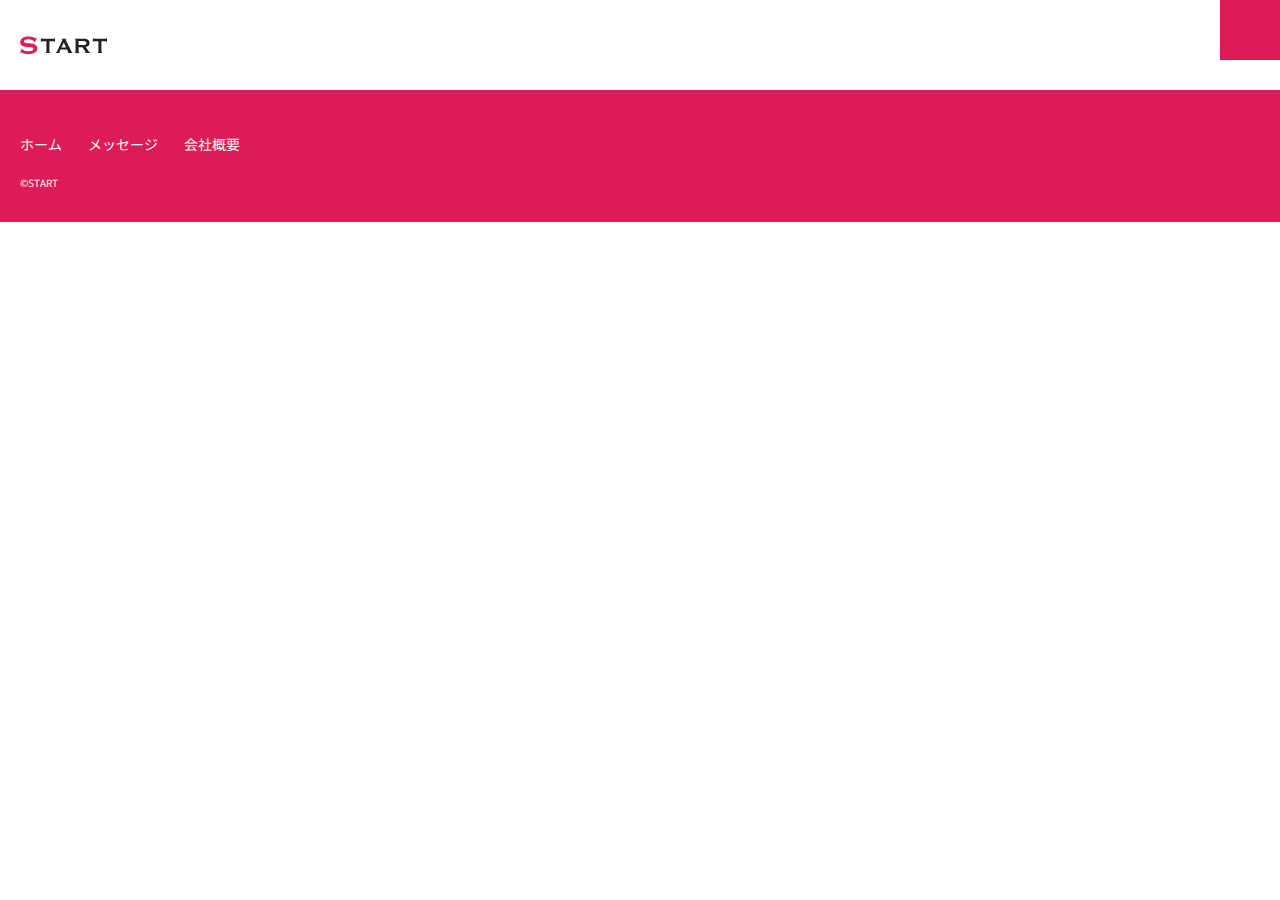
==== index.html @ 6072de8d "フッター完成" ====
<!DOCTYPE html>
<html lang="ja">
  <head>
    <meta charset="UTF-8" />
    <meta name="viewport" content="width=device-width, initial-scale=1.0" />
    <title>コーポレートサイト練習</title>
    <meta
      name="description"
      content="「仕事」をきっかけに人生の新しいスタートを！"
    />
    <meta name="format-detection" content="telephone=no" />
    <!-- favicon/webclipicon -->
    <link rel="shortcut icon" href="favicon.ico" />
    <!-- <link rel="apple-touch-icon" href="webclip.png" /> -->

    <!-- ogp -->
    <meta property="og:site_name" content="SUPPLE" />
    <meta property="og:url" content="" />
    <meta property="og:type" content="website" />
    <meta
      property="og:title"
      content="START - 「仕事」をきっかけに人生の新しいスタートを！ -"
    />
    <meta
      property="og:description"
      content="STARTは仕事の紹介を通して理想の人生を実現する手助けをしています。"
    />
    <meta property="og:image" content="URL(絶対パス)" />
    <meta property="og:locale" content="ja_JP" />
    <meta name="twitter:card" content="summary_large_image" />
    <meta
      name="twitter:description"
      content="STARTは仕事の紹介を通して理想の人生を実現する手助けをしています。"
    />
    <meta name="twitter:image:src" content="URL(絶対パス)" />

    <!-- Google fonts -->
    <link rel="preconnect" href="https://fonts.googleapis.com" />
    <link rel="preconnect" href="https://fonts.gstatic.com" crossorigin />
    <link
      href="https://fonts.googleapis.com/css2?family=Noto+Sans+JP:wght@100..900&family=Roboto:ital,wght@0,100;0,300;0,400;0,500;0,700;0,900;1,100;1,300;1,400;1,500;1,700;1,900&display=swap"
      rel="stylesheet"
    />
    <!-- CSS -->
    <link rel="stylesheet" href="css/style.css" />
    <!-- JS -->
    <script src="js/main.js" defer></script>
  </head>
  <body>
    <!-- ヘッダー -->
    <header class="header">
      <div class="header__inner">
        <h1 class="header__logo">
          <img
            src="/img/logo.svg"
            alt="サイトロゴ"
            width="107"
            height="21"
            decoding="async"
          />
        </h1>
        <div class="header__inner--menu"></div>
      </div>
    </header>
    <!-- ヘッダー -->
    <!-- キービジュアル -->
    <!-- キービジュアル -->
    <!-- ニュース -->
    <!-- ニュース -->
    <!-- サービス -->
    <!-- サービス -->
    <!-- フッター -->
    <footer class="footer">
      <div class="footer__inner">
        <ul class="footer__nav">
          <li class="footer__nav--item"><a href="">ホーム</a></li>
          <li class="footer__nav--item"><a href="">メッセージ</a></li>
          <li class="footer__nav--item"><a href="">会社概要</a></li>
        </ul>
        <p class="footer__copyright">&copy;START</p>
      </div>
    </footer>
    <!-- フッター -->
  </body>
</html>
---- css/style.css ----
/*!
global > color
------------------------------
*/
:root {
  --color-bg-primary: #dd1b57;
  --color-bg-secondary: #f5f5f5;
  --color-bg-white: #ffffff;
  --color-border-gray: #ededed;
  --color-font-primary: #dd1b57;
  --color-font-white: #ffffff;
  --color-font-base: #151515;
}

/*!
global > content-width
------------------------------
*/
:root {
  --width-content-s: 790px;
  --width-content: 1110px;
}

/*!
global > font
------------------------------
*/
:root {
  --font-family-base: "Noto Sans JP", sans-serif;
  --font-family-english: "Roboto", sans-serif;
}

/*!
foundation > base
------------------------------
*/
body {
  line-height: 1.8;
  font-size: 14px;
  color: var(--color-font-base);
  font-family: var(--font-family-base);
}
@media screen and (min-width: 768px) {
  body {
    font-size: 16px;
  }
}

/*!
foundation > reset
------------------------------
*/
html {
  color: #000;
  background: #fff;
}

body,
div,
dl,
dt,
dd,
ul,
ol,
li,
h1,
h2,
h3,
h4,
h5,
h6,
pre,
code,
form,
fieldset,
legend,
input,
textarea,
p,
blockquote,
th,
td {
  margin: 0;
  padding: 0;
}

table {
  border-collapse: collapse;
  border-spacing: 0;
  width: 100%;
}

fieldset,
img {
  border: 0;
}

address,
caption,
cite,
code,
dfn,
em,
strong,
th,
var {
  font-style: normal;
  font-weight: normal;
}

ol,
ul {
  list-style: none;
}

caption,
th {
  text-align: left;
}

h1,
h2,
h3,
h4,
h5,
h6 {
  font-size: 100%;
  font-weight: normal;
}

q:before,
q:after {
  content: "";
}

abbr,
acronym {
  border: 0;
  font-variant: normal;
}

sup {
  vertical-align: text-top;
}

sub {
  vertical-align: text-bottom;
}

input,
textarea,
select,
button {
  color: inherit;
  font-family: inherit;
  font-size: inherit;
  font-weight: inherit;
  line-height: inherit;
  *font-size: 100%;
  border-radius: 0;
  border: none;
  appearance: none;
  -webkit-appearance: none;
  background-color: inherit;
}

input,
textarea,
select {
  font-size: 16px;
}

textarea {
  resize: vertical;
  display: block;
}

button {
  padding: 0;
  cursor: pointer;
}

legend {
  color: #000;
}

main {
  display: block;
}

a {
  text-decoration: none;
  color: inherit;
}

img {
  width: 100%;
  height: auto;
  vertical-align: bottom;
}

svg {
  display: block;
}

* {
  -webkit-font-smoothing: antialiased;
  -moz-osx-font-smoothing: grayscale;
  box-sizing: border-box;
}

*::before,
*::after {
  box-sizing: border-box;
}

/*!
utility > utility
------------------------------
*/
/*!
component > article
------------------------------
*/
/*!
component > button
------------------------------
*/
/*!
component > kv
------------------------------
*/
/*!
component > title
------------------------------
*/
/*!
layout > container
------------------------------
*/
.l-container-l, .l-container, .l-container-s {
  width: 89.33%;
  margin: 0 auto;
}

.l-container-s {
  max-width: var(--width-content-s);
}

.l-container {
  max-width: var(--width-content);
}

.l-container-l {
  max-width: var(--width-content-l);
}

/*!
layout > footer
------------------------------
*/
.footer {
  background-color: var(--color-bg-primary);
  padding: 0 20px;
}

.footer__nav {
  display: flex;
  flex-wrap: wrap;
  padding-top: 42px;
  padding-bottom: 17px;
}

.footer__nav--item {
  margin-right: 26px;
}

.footer__nav--item:last-child {
  margin-right: 0;
}

.footer__nav {
  font-size: 12px;
  color: var(--color-font-white);
}
@media screen and (min-width: 768px) {
  .footer__nav {
    font-size: 14px;
  }
}

.footer__copyright {
  font-size: 10px;
  color: var(--color-font-white);
  padding-bottom: 30px;
}

/*!
layout > header
------------------------------
*/
.header {
  display: flex;
  flex-wrap: wrap;
  align-items: center;
  background-color: var(--color-bg-white);
  height: 60px;
  position: relative;
  width: 100%;
}
@media screen and (min-width: 768px) {
  .header {
    height: 90px;
  }
}

.header__logo {
  padding-left: 20px;
  width: 107px;
}
.header__logo img {
  display: block;
}

.header__inner--menu {
  position: absolute;
  background-color: var(--color-font-primary);
  height: 60px;
  width: 60px;
  top: 0;
  right: 0;
}

/*!
page > top > top-kv
------------------------------
*/
/*!
page > top > top-news
------------------------------
*/
/*!
page > top > top-service
------------------------------
*/
/*!
page > message > message
------------------------------
*/
/*!
page > company > news
------------------------------
*/
/*!
page > company > company
------------------------------
*//*# sourceMappingURL=style.css.map */
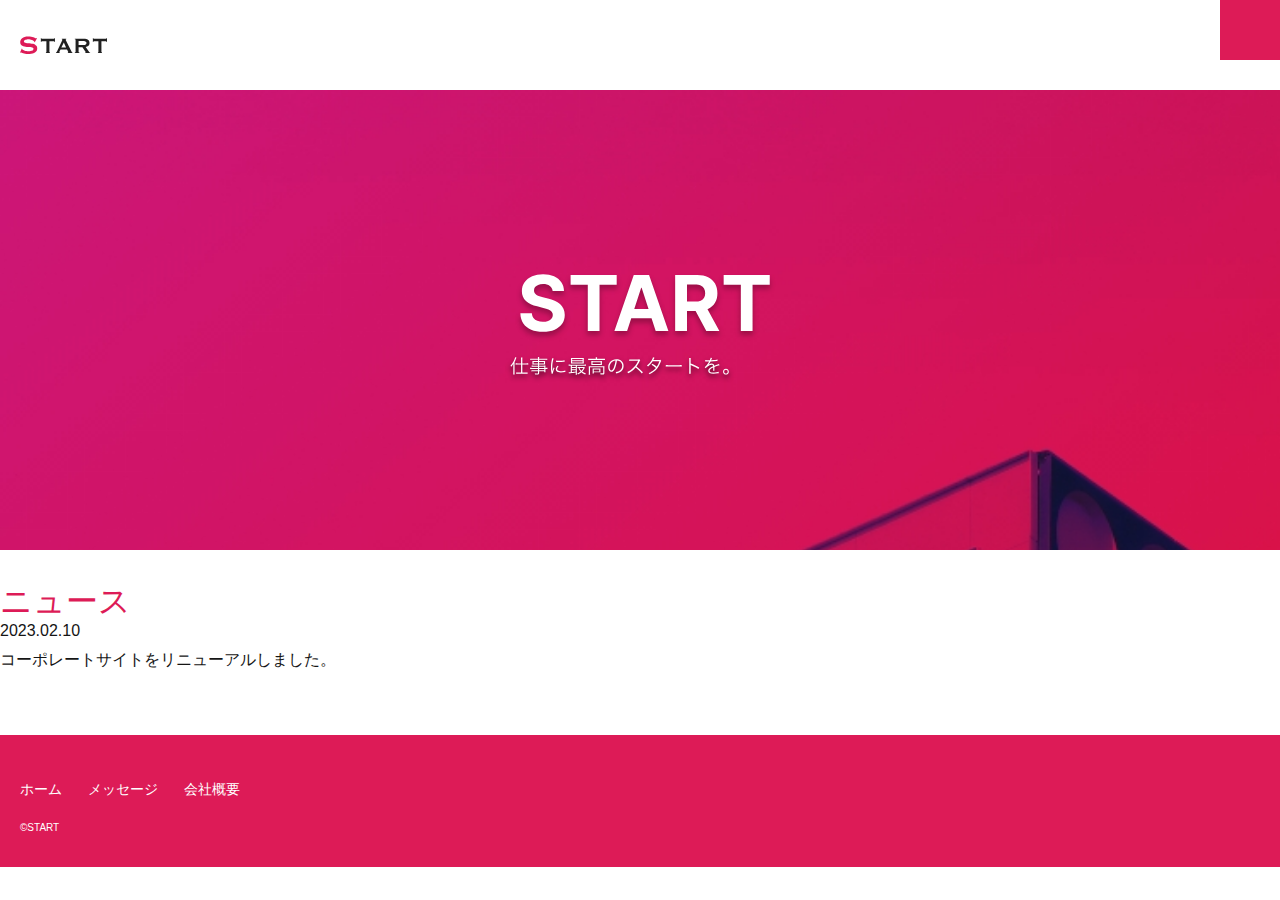
==== commit 7917cf40: "ニュース部分作成" ====
--- a/index.html
+++ b/index.html
@@ -38,7 +38,7 @@
     <link rel="preconnect" href="https://fonts.googleapis.com" />
     <link rel="preconnect" href="https://fonts.gstatic.com" crossorigin />
     <link
-      href="https://fonts.googleapis.com/css2?family=Noto+Sans+JP:wght@100..900&family=Roboto:ital,wght@0,100;0,300;0,400;0,500;0,700;0,900;1,100;1,300;1,400;1,500;1,700;1,900&display=swap"
+      href="https://fonts.googleapis.com/css2?family=Zen+Kaku+Gothic+Antique&display=swap"
       rel="stylesheet"
     />
     <!-- CSS -->
@@ -52,7 +52,7 @@
       <div class="header__inner">
         <h1 class="header__logo">
           <img
-            src="/img/logo.svg"
+            src="img/logo.svg"
             alt="サイトロゴ"
             width="107"
             height="21"
@@ -64,8 +64,29 @@
     </header>
     <!-- ヘッダー -->
     <!-- キービジュアル -->
+    <div class="top__kv">
+      <div class="top__kv--copy">
+        <img
+          class=""
+          src="/img/kv-copy.svg"
+          alt="キャッチコピー"
+          width="272"
+          height="179"
+          decoding="async"
+        />
+      </div>
+    </div>
     <!-- キービジュアル -->
     <!-- ニュース -->
+    <section class="top__news">
+      <h2 class="c-title--level2">ニュース</h2>
+      <div class="newe__list">
+        <div class="news__list--item">
+          <p class="news__date">2023.02.10</p>
+          <p class="news__text">コーポレートサイトをリニューアルしました。</p>
+        </div>
+      </div>
+    </section>
     <!-- ニュース -->
     <!-- サービス -->
     <!-- サービス -->
--- a/css/style.css
+++ b/css/style.css
@@ -234,6 +234,26 @@
 component > title
 ------------------------------
 */
+.c-title--level2 {
+  font-size: 32px;
+  letter-spacing: 0;
+  font-family: var(--font-family-en);
+  line-height: 1;
+  color: var(--color-font-primary);
+}
+.c-title--level2::before, .c-title--level2::after {
+  content: "";
+  display: block;
+  width: 0;
+  height: 0;
+}
+.c-title--level2::before {
+  margin-top: calc((1 - 1) * 0.5em);
+}
+.c-title--level2::after {
+  margin-bottom: calc((1 - 1) * 0.5em);
+}
+
 /*!
 layout > container
 ------------------------------
@@ -335,10 +355,30 @@
 page > top > top-kv
 ------------------------------
 */
+.top__kv {
+  height: 460px;
+  background-image: url("/img/sp_mv.jpg");
+  background-repeat: no-repeat;
+  background-size: cover;
+  position: relative;
+}
+
+.top__kv--copy {
+  width: 272px;
+  position: absolute;
+  top: 50%;
+  left: 50%;
+  transform: translate(-50%, -50%);
+}
+
 /*!
 page > top > top-news
 ------------------------------
 */
+.top__news {
+  padding: 35px 0 60px;
+}
+
 /*!
 page > top > top-service
 ------------------------------
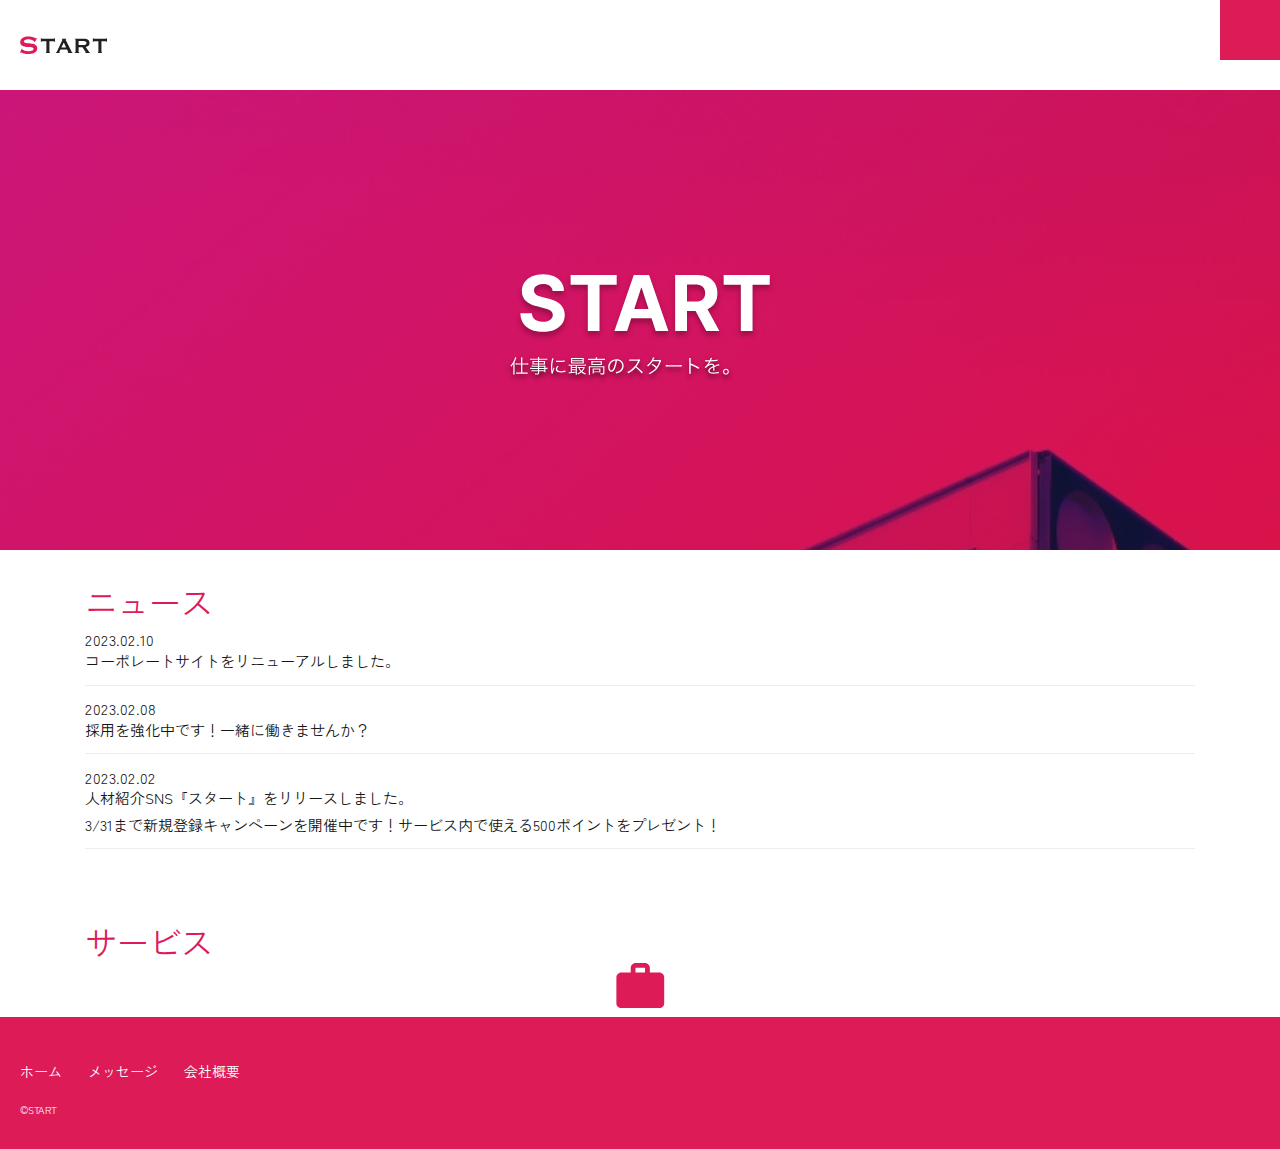
==== commit 0315ac41: "サービス追加" ====
--- a/index.html
+++ b/index.html
@@ -77,20 +77,51 @@
       </div>
     </div>
     <!-- キービジュアル -->
-    <!-- ニュース -->
-    <section class="top__news">
-      <h2 class="c-title--level2">ニュース</h2>
-      <div class="newe__list">
-        <div class="news__list--item">
-          <p class="news__date">2023.02.10</p>
-          <p class="news__text">コーポレートサイトをリニューアルしました。</p>
+    <div class="l-container">
+      <!-- ニュース -->
+      <section class="top__news">
+        <h2 class="c-title--level2">ニュース</h2>
+        <div class="news__list">
+          <div class="news__list--item">
+            <p class="c-base-text news__date">2023.02.10</p>
+            <p class="c-base-text news__text">
+              コーポレートサイトをリニューアルしました。
+            </p>
+          </div>
+          <div class="news__list--item">
+            <p class="c-base-text news__date">2023.02.08</p>
+            <p class="c-base-text news__text">
+              採用を強化中です！一緒に働きませんか？
+            </p>
+          </div>
+          <div class="news__list--item">
+            <p class="c-base-text news__date">2023.02.02</p>
+            <p class="c-base-text news__text">
+              人材紹介SNS『スタート』をリリースしました。<br />3/31まで新規登録キャンペーンを開催中です！サービス内で使える500ポイントをプレゼント！
+            </p>
+          </div>
         </div>
-      </div>
-    </section>
-    <!-- ニュース -->
-    <!-- サービス -->
-    <!-- サービス -->
-    <!-- フッター -->
+      </section>
+      <!-- ニュース -->
+      <!-- サービス -->
+      <section class="top__service">
+        <h2 class="c-title--level2">サービス</h2>
+        <div class="service__list">
+          <div class="service__list--item">
+            <img
+              class="service__icon"
+              src="/img/service-icon-01.svg"
+              alt=""
+              width="60"
+              height="60"
+              decoding="async"
+            />
+          </div>
+        </div>
+      </section>
+      <!-- サービス -->
+      <!-- フッター -->
+    </div>
     <footer class="footer">
       <div class="footer__inner">
         <ul class="footer__nav">
--- a/css/style.css
+++ b/css/style.css
@@ -26,8 +26,7 @@
 ------------------------------
 */
 :root {
-  --font-family-base: "Noto Sans JP", sans-serif;
-  --font-family-english: "Roboto", sans-serif;
+  --font-family-base: "Zen Kaku Gothic Antique", sans-serif;
 }
 
 /*!
@@ -44,6 +43,24 @@
   body {
     font-size: 16px;
   }
+}
+
+.c-base-text {
+  font-size: 15px;
+  line-height: 1.75;
+  font-family: var(--font-family-base);
+}
+.c-base-text::before, .c-base-text::after {
+  content: "";
+  display: block;
+  width: 0;
+  height: 0;
+}
+.c-base-text::before {
+  margin-top: calc((1 - 1.75) * 0.5em);
+}
+.c-base-text::after {
+  margin-bottom: calc((1 - 1.75) * 0.5em);
 }
 
 /*!
@@ -379,10 +396,33 @@
   padding: 35px 0 60px;
 }
 
+.news__list {
+  margin-top: 16px;
+}
+
+.news__list--item {
+  padding-bottom: 16px;
+  border-bottom: solid 1px #ededed;
+  margin-bottom: 16px;
+}
+
 /*!
 page > top > top-service
 ------------------------------
 */
+.service__list--item {
+  background-color: var(--color-bg-white);
+  border-radius: 20px;
+  display: flex;
+  flex-direction: column;
+  align-items: center;
+}
+
+.service__icon {
+  width: 60px;
+  height: 60px;
+}
+
 /*!
 page > message > message
 ------------------------------
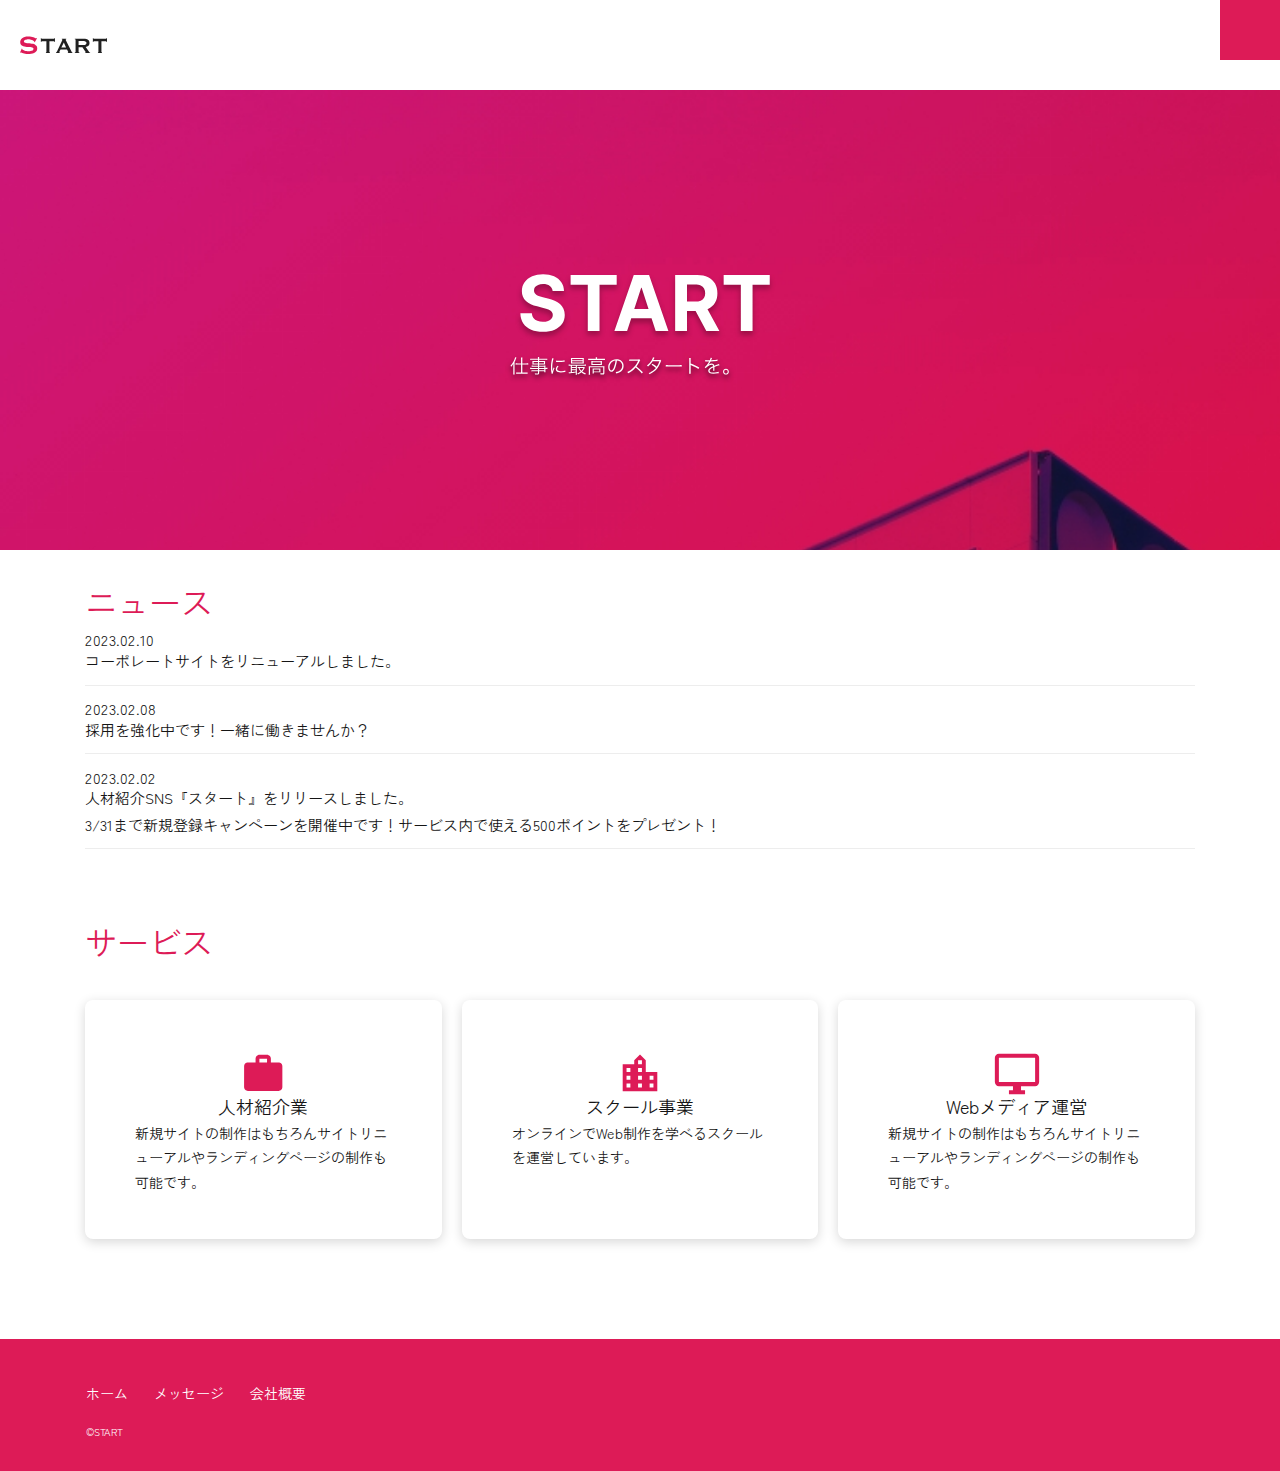
==== commit 2bb90de6: "topの内容を入れた" ====
--- a/index.html
+++ b/index.html
@@ -68,7 +68,7 @@
       <div class="top__kv--copy">
         <img
           class=""
-          src="/img/kv-copy.svg"
+          src="img/kv-copy.svg"
           alt="キャッチコピー"
           width="272"
           height="179"
@@ -77,9 +77,9 @@
       </div>
     </div>
     <!-- キービジュアル -->
-    <div class="l-container">
-      <!-- ニュース -->
-      <section class="top__news">
+    <!-- ニュース -->
+    <section class="top__news">
+      <div class="l-container">
         <h2 class="c-title--level2">ニュース</h2>
         <div class="news__list">
           <div class="news__list--item">
@@ -101,35 +101,73 @@
             </p>
           </div>
         </div>
-      </section>
-      <!-- ニュース -->
-      <!-- サービス -->
-      <section class="top__service">
+      </div>
+    </section>
+    <!-- ニュース -->
+    <!-- サービス -->
+    <section class="top__service">
+      <div class="l-container">
         <h2 class="c-title--level2">サービス</h2>
         <div class="service__list">
           <div class="service__list--item">
             <img
               class="service__icon"
-              src="/img/service-icon-01.svg"
-              alt=""
+              src="img/service-icon-01.svg"
+              alt="人材紹介業"
               width="60"
               height="60"
               decoding="async"
             />
+            <p class="c-base-text__large service__title">人材紹介業</p>
+            <p class="c-base-text__small">
+              新規サイトの制作はもちろんサイトリニューアルやランディングページの制作も可能です。
+            </p>
+          </div>
+          <div class="service__list--item">
+            <img
+              class="service__icon"
+              src="img/service-icon-02.svg"
+              alt="スクール事業"
+              width="60"
+              height="60"
+              decoding="async"
+            />
+            <p class="c-base-text__large service__title">スクール事業</p>
+            <p class="c-base-text__small">
+              オンラインでWeb制作を学べるスクールを運営しています。
+            </p>
+          </div>
+          <div class="service__list--item">
+            <img
+              class="service__icon"
+              src="img/service-icon-03.svg"
+              alt="Webメディア運営"
+              width="60"
+              height="60"
+              decoding="async"
+            />
+            <p class="c-base-text__large service__title">Webメディア運営</p>
+            <p class="c-base-text__small">
+              新規サイトの制作はもちろんサイトリニューアルやランディングページの制作も可能です。
+
+              <!-- 人事系メディアやWebデザイン関連のメディアなどを複数運営しています。 -->
+            </p>
           </div>
         </div>
-      </section>
-      <!-- サービス -->
-      <!-- フッター -->
-    </div>
+      </div>
+    </section>
+    <!-- サービス -->
+    <!-- フッター -->
     <footer class="footer">
-      <div class="footer__inner">
-        <ul class="footer__nav">
-          <li class="footer__nav--item"><a href="">ホーム</a></li>
-          <li class="footer__nav--item"><a href="">メッセージ</a></li>
-          <li class="footer__nav--item"><a href="">会社概要</a></li>
-        </ul>
-        <p class="footer__copyright">&copy;START</p>
+      <div class="l-container">
+        <div class="footer__inner">
+          <ul class="footer__nav">
+            <li class="footer__nav--item"><a href="">ホーム</a></li>
+            <li class="footer__nav--item"><a href="">メッセージ</a></li>
+            <li class="footer__nav--item"><a href="">会社概要</a></li>
+          </ul>
+          <p class="footer__copyright">&copy;START</p>
+        </div>
       </div>
     </footer>
     <!-- フッター -->
--- a/css/style.css
+++ b/css/style.css
@@ -60,6 +60,47 @@
   margin-top: calc((1 - 1.75) * 0.5em);
 }
 .c-base-text::after {
+  margin-bottom: calc((1 - 1.75) * 0.5em);
+}
+
+.c-base-text__large {
+  font-size: 16px;
+  line-height: 1.75;
+  font-family: var(--font-family-base);
+}
+.c-base-text__large::before, .c-base-text__large::after {
+  content: "";
+  display: block;
+  width: 0;
+  height: 0;
+}
+.c-base-text__large::before {
+  margin-top: calc((1 - 1.75) * 0.5em);
+}
+.c-base-text__large::after {
+  margin-bottom: calc((1 - 1.75) * 0.5em);
+}
+@media screen and (min-width: 768px) {
+  .c-base-text__large {
+    font-size: 18px;
+  }
+}
+
+.c-base-text__small {
+  font-size: 14px;
+  line-height: 1.75;
+  font-family: var(--font-family-base);
+}
+.c-base-text__small::before, .c-base-text__small::after {
+  content: "";
+  display: block;
+  width: 0;
+  height: 0;
+}
+.c-base-text__small::before {
+  margin-top: calc((1 - 1.75) * 0.5em);
+}
+.c-base-text__small::after {
   margin-bottom: calc((1 - 1.75) * 0.5em);
 }
 
@@ -374,7 +415,7 @@
 */
 .top__kv {
   height: 460px;
-  background-image: url("/img/sp_mv.jpg");
+  background-image: url("https://928sekine.github.io/corporate-site-practice/img/sp_mv.jpg");
   background-repeat: no-repeat;
   background-size: cover;
   position: relative;
@@ -410,18 +451,59 @@
 page > top > top-service
 ------------------------------
 */
+.service__list {
+  margin: 14px 0 60px 0;
+}
+@media screen and (min-width: 768px) {
+  .service__list {
+    display: flex;
+    flex-wrap: wrap;
+    gap: 20px;
+    margin: 43px 0 100px 0;
+  }
+}
+
 .service__list--item {
   background-color: var(--color-bg-white);
-  border-radius: 20px;
   display: flex;
   flex-direction: column;
   align-items: center;
+  box-shadow: 0px 3px 12px rgba(0, 0, 0, 0.16);
+  border-radius: 8px;
+  padding: 40px 30px;
+  margin-bottom: 20px;
+}
+@media screen and (min-width: 768px) {
+  .service__list--item {
+    flex: 1;
+    padding: 50px;
+    margin-bottom: 0;
+  }
+}
+
+.service__list--item:last-child {
+  margin-bottom: 0;
 }
 
 .service__icon {
   width: 60px;
   height: 60px;
 }
+@media screen and (min-width: 768px) {
+  .service__icon {
+    width: 48px;
+    height: 48px;
+  }
+}
+
+.service__title {
+  margin-bottom: 5px;
+}
+@media screen and (min-width: 768px) {
+  .service__title {
+    margin-bottom: 10px;
+  }
+}
 
 /*!
 page > message > message
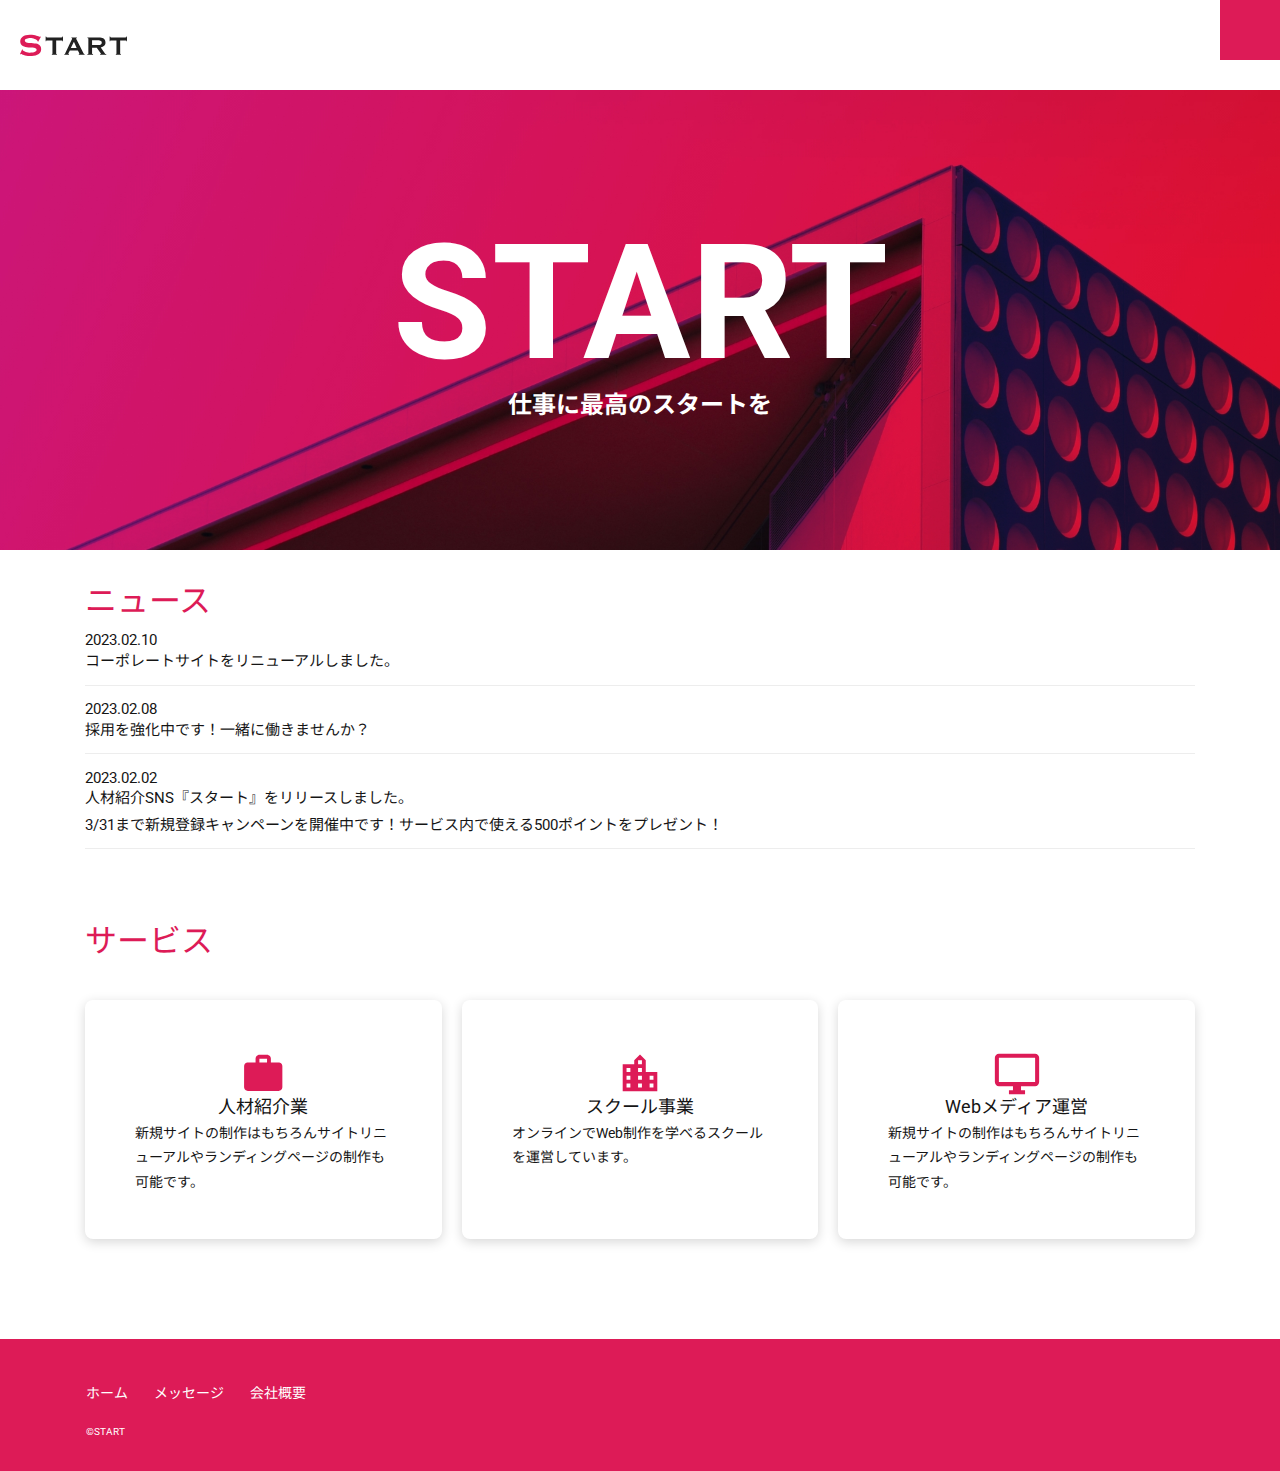
==== commit dc88801f: "編集中" ====
--- a/index.html
+++ b/index.html
@@ -34,11 +34,10 @@
     />
     <meta name="twitter:image:src" content="URL(絶対パス)" />
 
-    <!-- Google fonts -->
     <link rel="preconnect" href="https://fonts.googleapis.com" />
     <link rel="preconnect" href="https://fonts.gstatic.com" crossorigin />
     <link
-      href="https://fonts.googleapis.com/css2?family=Zen+Kaku+Gothic+Antique&display=swap"
+      href="https://fonts.googleapis.com/css2?family=Noto+Sans+JP:wght@100..900&family=Roboto:ital,wght@0,100;0,300;0,400;0,500;0,700;0,900;1,100;1,300;1,400;1,500;1,700;1,900&display=swap"
       rel="stylesheet"
     />
     <!-- CSS -->
@@ -66,14 +65,8 @@
     <!-- キービジュアル -->
     <div class="top__kv">
       <div class="top__kv--copy">
-        <img
-          class=""
-          src="img/kv-copy.svg"
-          alt="キャッチコピー"
-          width="272"
-          height="179"
-          decoding="async"
-        />
+        <p class="kv__title">START</p>
+        <p class="kv__title--subtitle">仕事に最高のスタートを</p>
       </div>
     </div>
     <!-- キービジュアル -->
--- a/css/style.css
+++ b/css/style.css
@@ -26,7 +26,7 @@
 ------------------------------
 */
 :root {
-  --font-family-base: "Zen Kaku Gothic Antique", sans-serif;
+  --font-family-base: Roboto, "Noto Sans JP";
 }
 
 /*!
@@ -385,6 +385,7 @@
   height: 60px;
   position: relative;
   width: 100%;
+  padding: 20px;
 }
 @media screen and (min-width: 768px) {
   .header {
@@ -393,7 +394,6 @@
 }
 
 .header__logo {
-  padding-left: 20px;
   width: 107px;
 }
 .header__logo img {
@@ -415,18 +415,72 @@
 */
 .top__kv {
   height: 460px;
-  background-image: url("https://928sekine.github.io/corporate-site-practice/img/sp_mv.jpg");
+  background-image: url("/img/sp_mv.jpg");
   background-repeat: no-repeat;
   background-size: cover;
-  position: relative;
+  display: flex;
+  flex-direction: column;
+  align-items: center;
+  justify-content: center;
+}
+@media screen and (min-width: 768px) {
+  .top__kv {
+    background-image: url("/img/pc_mv.jpg");
+  }
 }
 
 .top__kv--copy {
-  width: 272px;
-  position: absolute;
-  top: 50%;
-  left: 50%;
-  transform: translate(-50%, -50%);
+  text-align: center;
+}
+
+.kv__title {
+  font-size: 80px;
+  line-height: 1.75;
+  font-weight: 700;
+  color: var(--color-font-white);
+  font-family: var(--font-family-base);
+}
+.kv__title::before, .kv__title::after {
+  content: "";
+  display: block;
+  width: 0;
+  height: 0;
+}
+.kv__title::before {
+  margin-top: calc((1 - 1.75) * 0.5em);
+}
+.kv__title::after {
+  margin-bottom: calc((1 - 1.75) * 0.5em);
+}
+@media screen and (min-width: 768px) {
+  .kv__title {
+    font-size: 160px;
+  }
+}
+
+.kv__title--subtitle {
+  font-size: 20px;
+  line-height: 1.75;
+  font-weight: 700;
+  color: var(--color-font-white);
+  font-family: var(--font-family-base);
+}
+.kv__title--subtitle::before, .kv__title--subtitle::after {
+  content: "";
+  display: block;
+  width: 0;
+  height: 0;
+}
+.kv__title--subtitle::before {
+  margin-top: calc((1 - 1.75) * 0.5em);
+}
+.kv__title--subtitle::after {
+  margin-bottom: calc((1 - 1.75) * 0.5em);
+}
+@media screen and (min-width: 768px) {
+  .kv__title--subtitle {
+    font-size: 24px;
+  }
 }
 
 /*!
@@ -509,6 +563,19 @@
 page > message > message
 ------------------------------
 */
+.message__kv {
+  height: 460px;
+  background-image: url("/img/sp_mv.jpg");
+  background-repeat: no-repeat;
+  background-size: cover;
+  position: relative;
+}
+@media screen and (min-width: 768px) {
+  .message__kv {
+    background-image: url("/img/pc_mv.jpg");
+  }
+}
+
 /*!
 page > company > news
 ------------------------------
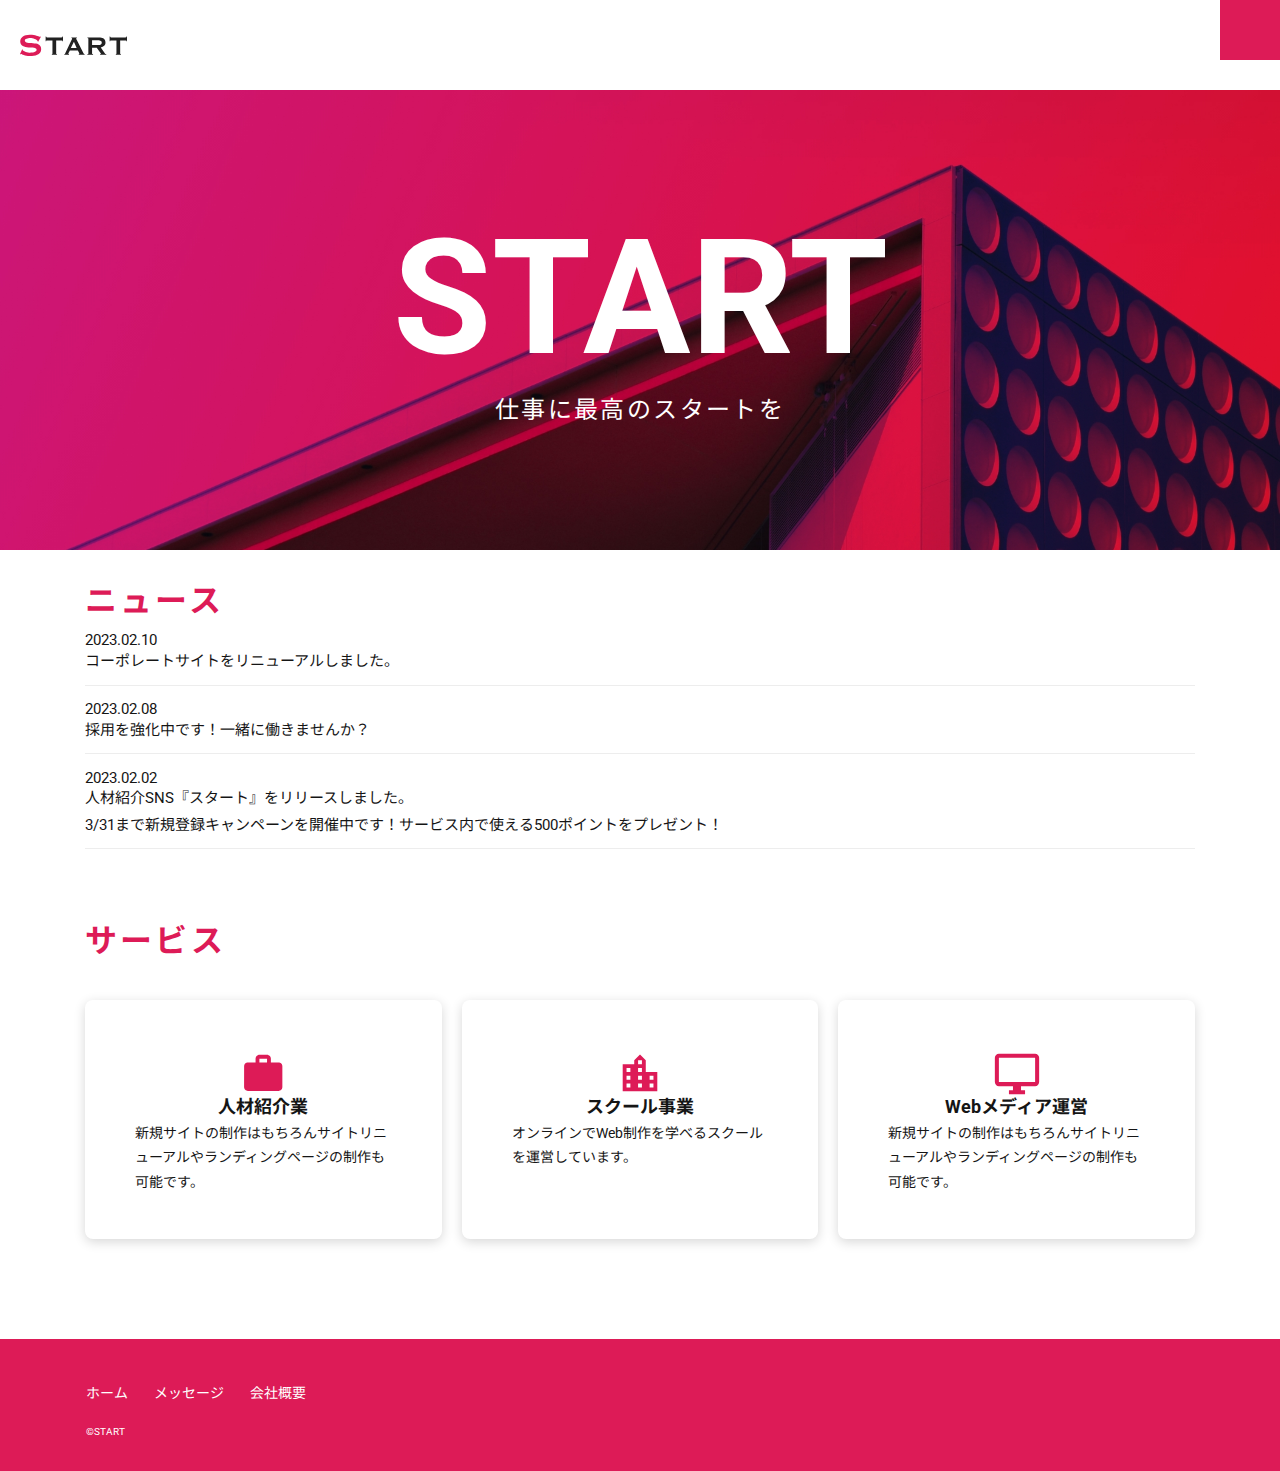
==== commit 0db72340: "メッセージページ作成中" ====
--- a/index.html
+++ b/index.html
@@ -156,7 +156,9 @@
         <div class="footer__inner">
           <ul class="footer__nav">
             <li class="footer__nav--item"><a href="">ホーム</a></li>
-            <li class="footer__nav--item"><a href="">メッセージ</a></li>
+            <li class="footer__nav--item">
+              <a href="message.html">メッセージ</a>
+            </li>
             <li class="footer__nav--item"><a href="">会社概要</a></li>
           </ul>
           <p class="footer__copyright">&copy;START</p>
--- a/css/style.css
+++ b/css/style.css
@@ -294,7 +294,8 @@
 */
 .c-title--level2 {
   font-size: 32px;
-  letter-spacing: 0;
+  letter-spacing: 0.1em;
+  font-weight: 700;
   font-family: var(--font-family-en);
   line-height: 1;
   color: var(--color-font-primary);
@@ -309,6 +310,27 @@
   margin-top: calc((1 - 1) * 0.5em);
 }
 .c-title--level2::after {
+  margin-bottom: calc((1 - 1) * 0.5em);
+}
+
+.c-title--level3 {
+  font-size: 24px;
+  letter-spacing: 0.1em;
+  font-weight: 700;
+  font-family: var(--font-family-en);
+  line-height: 1;
+  color: var(--color-font-primary);
+}
+.c-title--level3::before, .c-title--level3::after {
+  content: "";
+  display: block;
+  width: 0;
+  height: 0;
+}
+.c-title--level3::before {
+  margin-top: calc((1 - 1) * 0.5em);
+}
+.c-title--level3::after {
   margin-bottom: calc((1 - 1) * 0.5em);
 }
 
@@ -437,6 +459,7 @@
   font-size: 80px;
   line-height: 1.75;
   font-weight: 700;
+  margin-bottom: 10px;
   color: var(--color-font-white);
   font-family: var(--font-family-base);
 }
@@ -461,7 +484,7 @@
 .kv__title--subtitle {
   font-size: 20px;
   line-height: 1.75;
-  font-weight: 700;
+  letter-spacing: 0.1em;
   color: var(--color-font-white);
   font-family: var(--font-family-base);
 }
@@ -552,6 +575,7 @@
 
 .service__title {
   margin-bottom: 5px;
+  font-weight: 700;
 }
 @media screen and (min-width: 768px) {
   .service__title {
@@ -563,17 +587,55 @@
 page > message > message
 ------------------------------
 */
-.message__kv {
-  height: 460px;
-  background-image: url("/img/sp_mv.jpg");
+.message__header {
+  height: 160px;
+  background-image: url("/img/sp_header.jpg");
   background-repeat: no-repeat;
   background-size: cover;
   position: relative;
-}
-@media screen and (min-width: 768px) {
-  .message__kv {
-    background-image: url("/img/pc_mv.jpg");
-  }
+  display: flex;
+  align-items: center;
+  justify-content: center;
+}
+@media screen and (min-width: 768px) {
+  .message__header {
+    background-image: url("/img/pc_header.jpg");
+  }
+}
+
+.message__header--title {
+  font-size: 28px;
+  letter-spacing: 0.1em;
+  font-weight: 700;
+  font-family: var(--font-family-en);
+  line-height: 1;
+  color: var(--color-font-white);
+}
+.message__header--title::before, .message__header--title::after {
+  content: "";
+  display: block;
+  width: 0;
+  height: 0;
+}
+.message__header--title::before {
+  margin-top: calc((1 - 1) * 0.5em);
+}
+.message__header--title::after {
+  margin-bottom: calc((1 - 1) * 0.5em);
+}
+
+.message__container {
+  padding: 30px 0 50px 0;
+}
+
+.message_title {
+  text-align: center;
+  margin-bottom: 30px;
+}
+
+.message_title--subtitle {
+  text-align: center;
+  margin-bottom: 30px;
 }
 
 /*!
